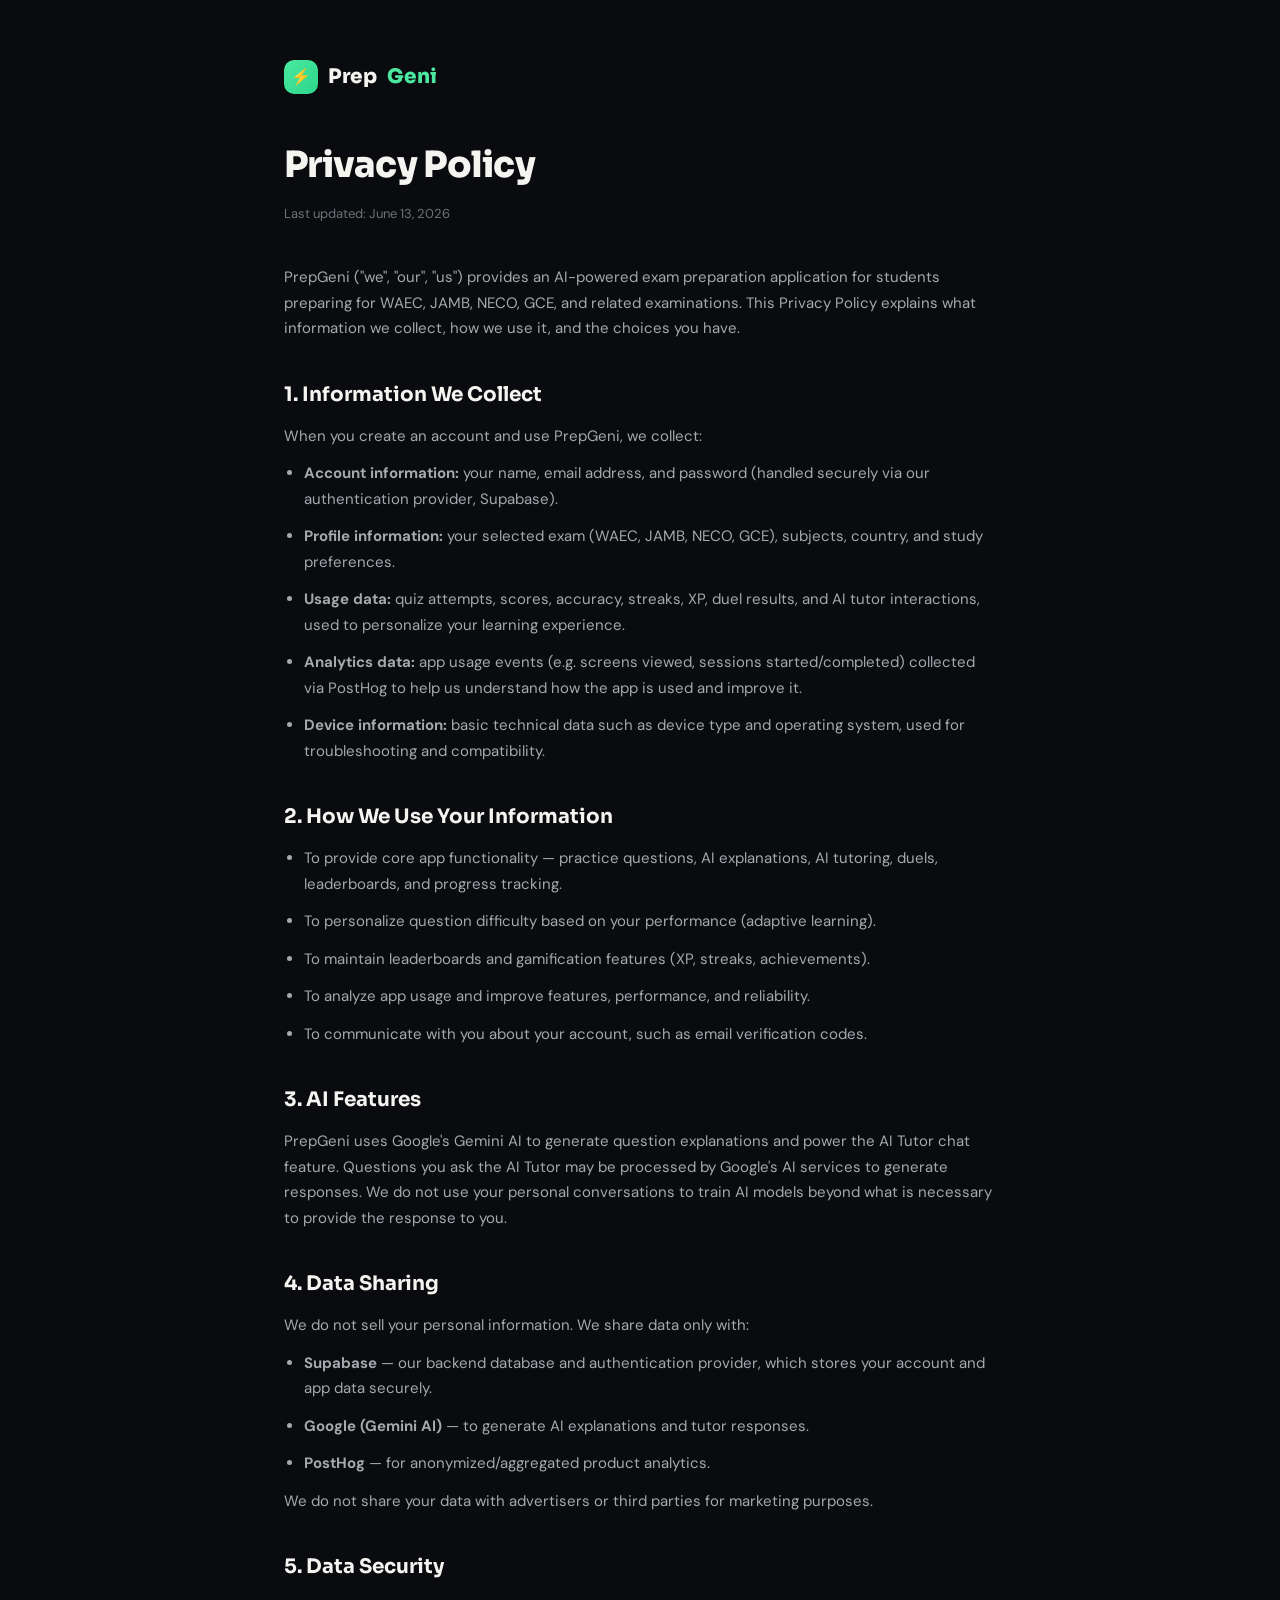
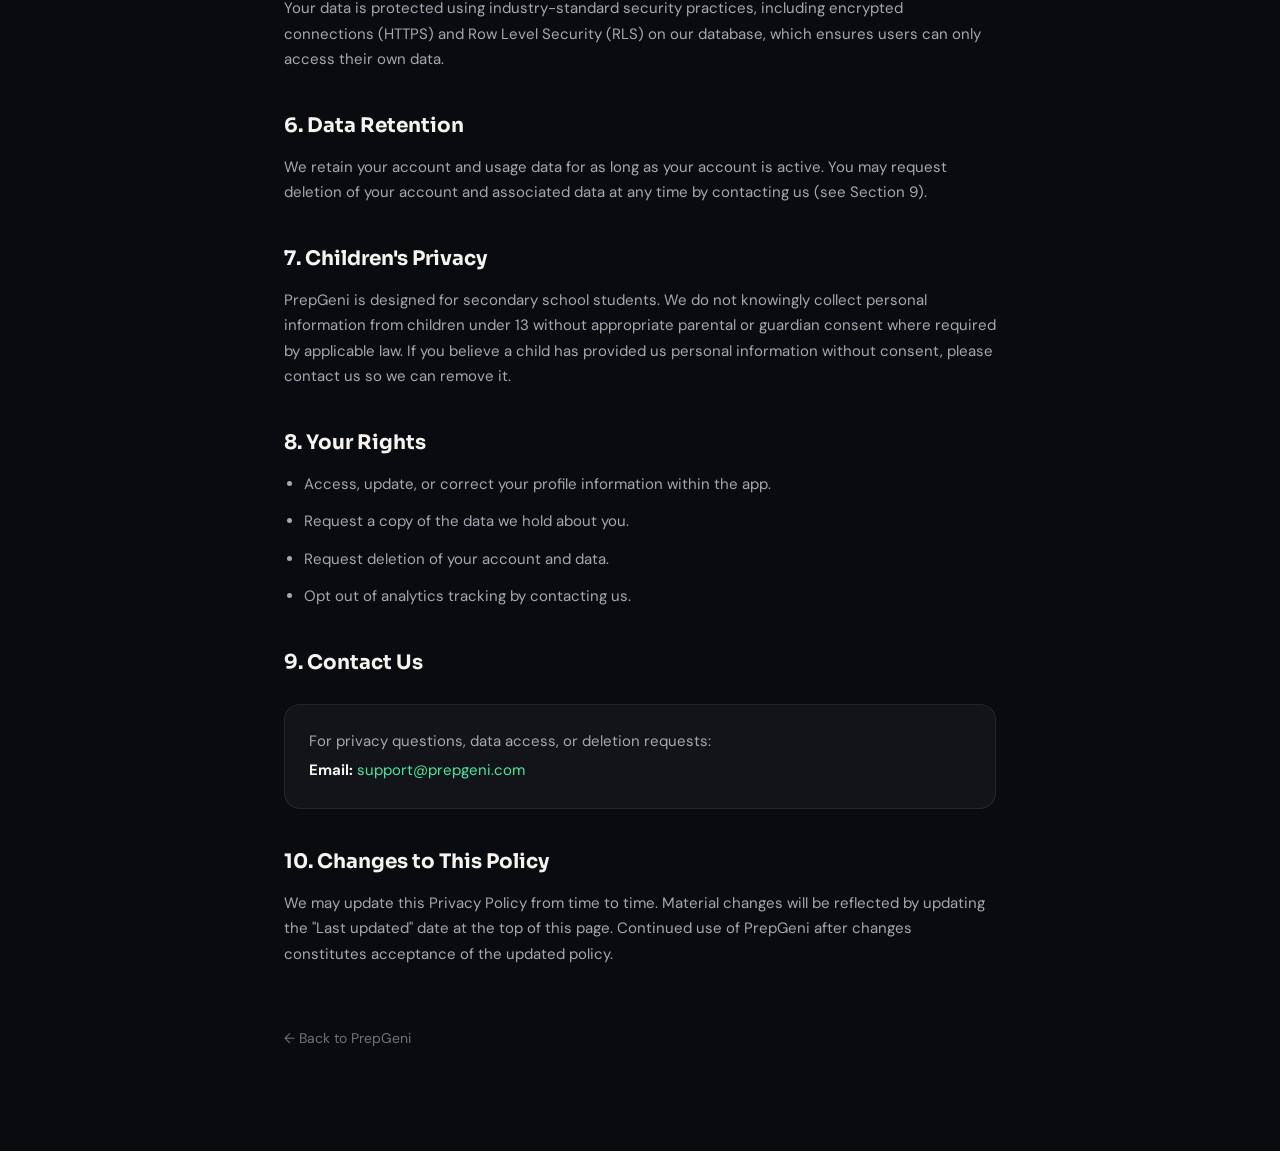
==== privacy/privacy.html @ 91b50881 "Add about, contact and privacy page" ====
<!DOCTYPE html>
<html lang="en">
<head>
<meta charset="UTF-8" />
<meta name="viewport" content="width=device-width, initial-scale=1.0" />
<title>Privacy Policy — PrepGeni</title>
<link rel="preconnect" href="https://fonts.googleapis.com">
<link rel="preconnect" href="https://fonts.gstatic.com" crossorigin>
<link href="https://fonts.googleapis.com/css2?family=Sora:wght@700;800&family=DM+Sans:wght@400;500;700&display=swap" rel="stylesheet">
<style>
  :root {
    --ink: #0A0B0F;
    --surface: #12141A;
    --border: rgba(245,244,240,0.08);
    --paper: #F5F4F0;
    --paper-muted: #A6A8AE;
    --paper-faint: #6E7178;
    --electric: #4AE8A0;
  }
  * { margin:0; padding:0; box-sizing:border-box; }
  body {
    font-family: 'DM Sans', sans-serif;
    background: var(--ink);
    color: var(--paper);
    line-height: 1.7;
  }
  .container { max-width: 760px; margin: 0 auto; padding: 60px 24px 100px; }
  .logo { display:flex; align-items:center; gap:10px; font-family:'Sora',sans-serif; font-weight:800; font-size:20px; margin-bottom:40px; }
  .logo-mark { width:34px; height:34px; border-radius:10px; background:linear-gradient(135deg,var(--electric),#2dd68a); display:flex; align-items:center; justify-content:center; font-size:16px; }
  .logo span.accent { color: var(--electric); }
  h1 { font-family:'Sora',sans-serif; font-weight:800; font-size:36px; margin-bottom:8px; letter-spacing:-0.02em; }
  .updated { color: var(--paper-faint); font-size:13px; margin-bottom:40px; }
  h2 { font-family:'Sora',sans-serif; font-weight:700; font-size:20px; margin: 36px 0 12px; }
  p, li { color: var(--paper-muted); font-size:15px; margin-bottom:12px; }
  ul { padding-left:20px; margin-bottom:12px; }
  a { color: var(--electric); text-decoration:none; }
  .card { background: var(--surface); border:1px solid var(--border); border-radius:16px; padding:24px; margin: 24px 0; }
  .back { display:inline-block; margin-top:48px; color: var(--paper-faint); font-size:14px; }
</style>
</head>
<body>
<div class="container">

  <div class="logo">
    <div class="logo-mark">⚡</div>
    Prep<span class="accent">Geni</span>
  </div>

  <h1>Privacy Policy</h1>
  <p class="updated">Last updated: June 13, 2026</p>

  <p>
    PrepGeni ("we", "our", "us") provides an AI-powered exam preparation
    application for students preparing for WAEC, JAMB, NECO, GCE, and
    related examinations. This Privacy Policy explains what information
    we collect, how we use it, and the choices you have.
  </p>

  <h2>1. Information We Collect</h2>
  <p>When you create an account and use PrepGeni, we collect:</p>
  <ul>
    <li><strong>Account information:</strong> your name, email address, and password (handled securely via our authentication provider, Supabase).</li>
    <li><strong>Profile information:</strong> your selected exam (WAEC, JAMB, NECO, GCE), subjects, country, and study preferences.</li>
    <li><strong>Usage data:</strong> quiz attempts, scores, accuracy, streaks, XP, duel results, and AI tutor interactions, used to personalize your learning experience.</li>
    <li><strong>Analytics data:</strong> app usage events (e.g. screens viewed, sessions started/completed) collected via PostHog to help us understand how the app is used and improve it.</li>
    <li><strong>Device information:</strong> basic technical data such as device type and operating system, used for troubleshooting and compatibility.</li>
  </ul>

  <h2>2. How We Use Your Information</h2>
  <ul>
    <li>To provide core app functionality — practice questions, AI explanations, AI tutoring, duels, leaderboards, and progress tracking.</li>
    <li>To personalize question difficulty based on your performance (adaptive learning).</li>
    <li>To maintain leaderboards and gamification features (XP, streaks, achievements).</li>
    <li>To analyze app usage and improve features, performance, and reliability.</li>
    <li>To communicate with you about your account, such as email verification codes.</li>
  </ul>

  <h2>3. AI Features</h2>
  <p>
    PrepGeni uses Google's Gemini AI to generate question explanations and
    power the AI Tutor chat feature. Questions you ask the AI Tutor may be
    processed by Google's AI services to generate responses. We do not use
    your personal conversations to train AI models beyond what is necessary
    to provide the response to you.
  </p>

  <h2>4. Data Sharing</h2>
  <p>We do not sell your personal information. We share data only with:</p>
  <ul>
    <li><strong>Supabase</strong> — our backend database and authentication provider, which stores your account and app data securely.</li>
    <li><strong>Google (Gemini AI)</strong> — to generate AI explanations and tutor responses.</li>
    <li><strong>PostHog</strong> — for anonymized/aggregated product analytics.</li>
  </ul>
  <p>We do not share your data with advertisers or third parties for marketing purposes.</p>

  <h2>5. Data Security</h2>
  <p>
    Your data is protected using industry-standard security practices,
    including encrypted connections (HTTPS) and Row Level Security (RLS)
    on our database, which ensures users can only access their own data.
  </p>

  <h2>6. Data Retention</h2>
  <p>
    We retain your account and usage data for as long as your account
    is active. You may request deletion of your account and associated
    data at any time by contacting us (see Section 9).
  </p>

  <h2>7. Children's Privacy</h2>
  <p>
    PrepGeni is designed for secondary school students. We do not knowingly
    collect personal information from children under 13 without appropriate
    parental or guardian consent where required by applicable law. If you
    believe a child has provided us personal information without consent,
    please contact us so we can remove it.
  </p>

  <h2>8. Your Rights</h2>
  <ul>
    <li>Access, update, or correct your profile information within the app.</li>
    <li>Request a copy of the data we hold about you.</li>
    <li>Request deletion of your account and data.</li>
    <li>Opt out of analytics tracking by contacting us.</li>
  </ul>

  <h2>9. Contact Us</h2>
  <div class="card">
    <p style="margin-bottom:4px;">For privacy questions, data access, or deletion requests:</p>
    <p style="margin-bottom:0;"><strong style="color:var(--paper)">Email:</strong> <a href="mailto:support@prepgeni.com">support@prepgeni.com</a></p>
  </div>

  <h2>10. Changes to This Policy</h2>
  <p>
    We may update this Privacy Policy from time to time. Material changes
    will be reflected by updating the "Last updated" date at the top of
    this page. Continued use of PrepGeni after changes constitutes
    acceptance of the updated policy.
  </p>

  <a href="/" class="back">← Back to PrepGeni</a>

</div>
</body>
</html>
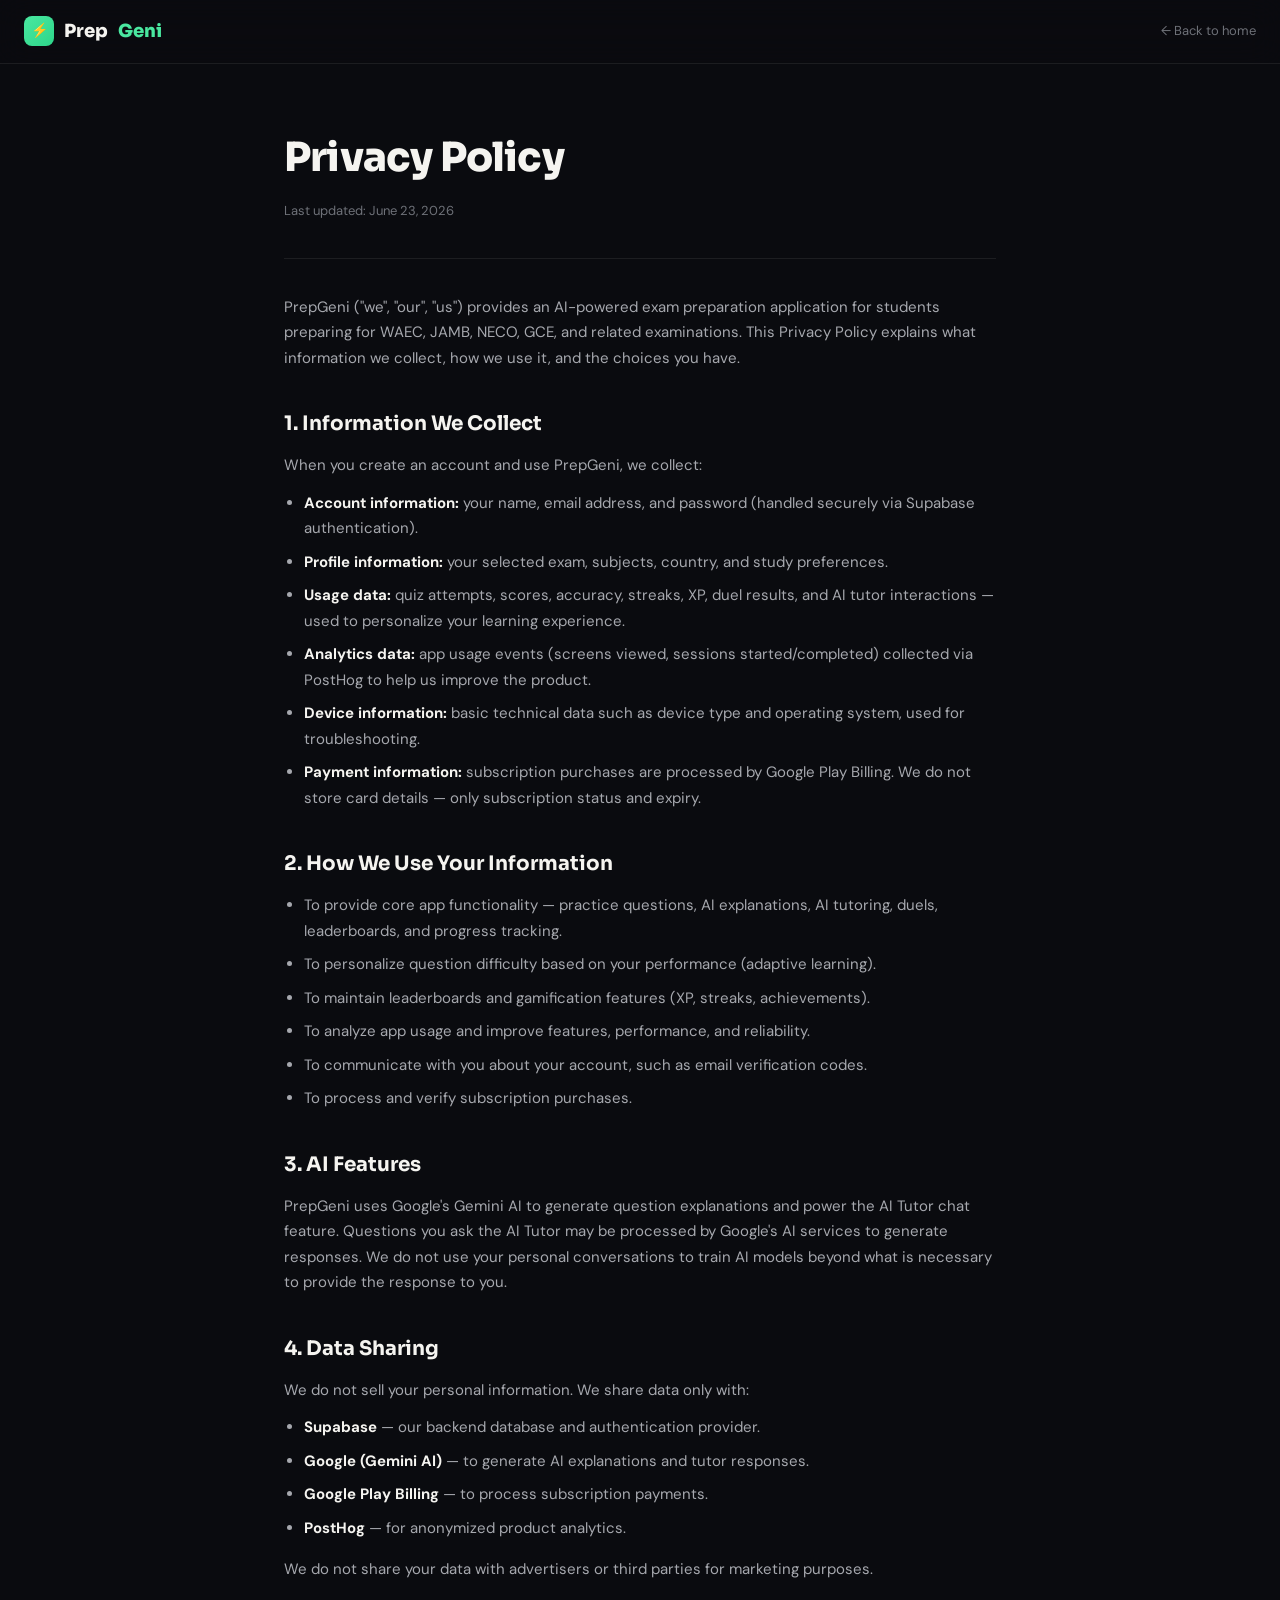
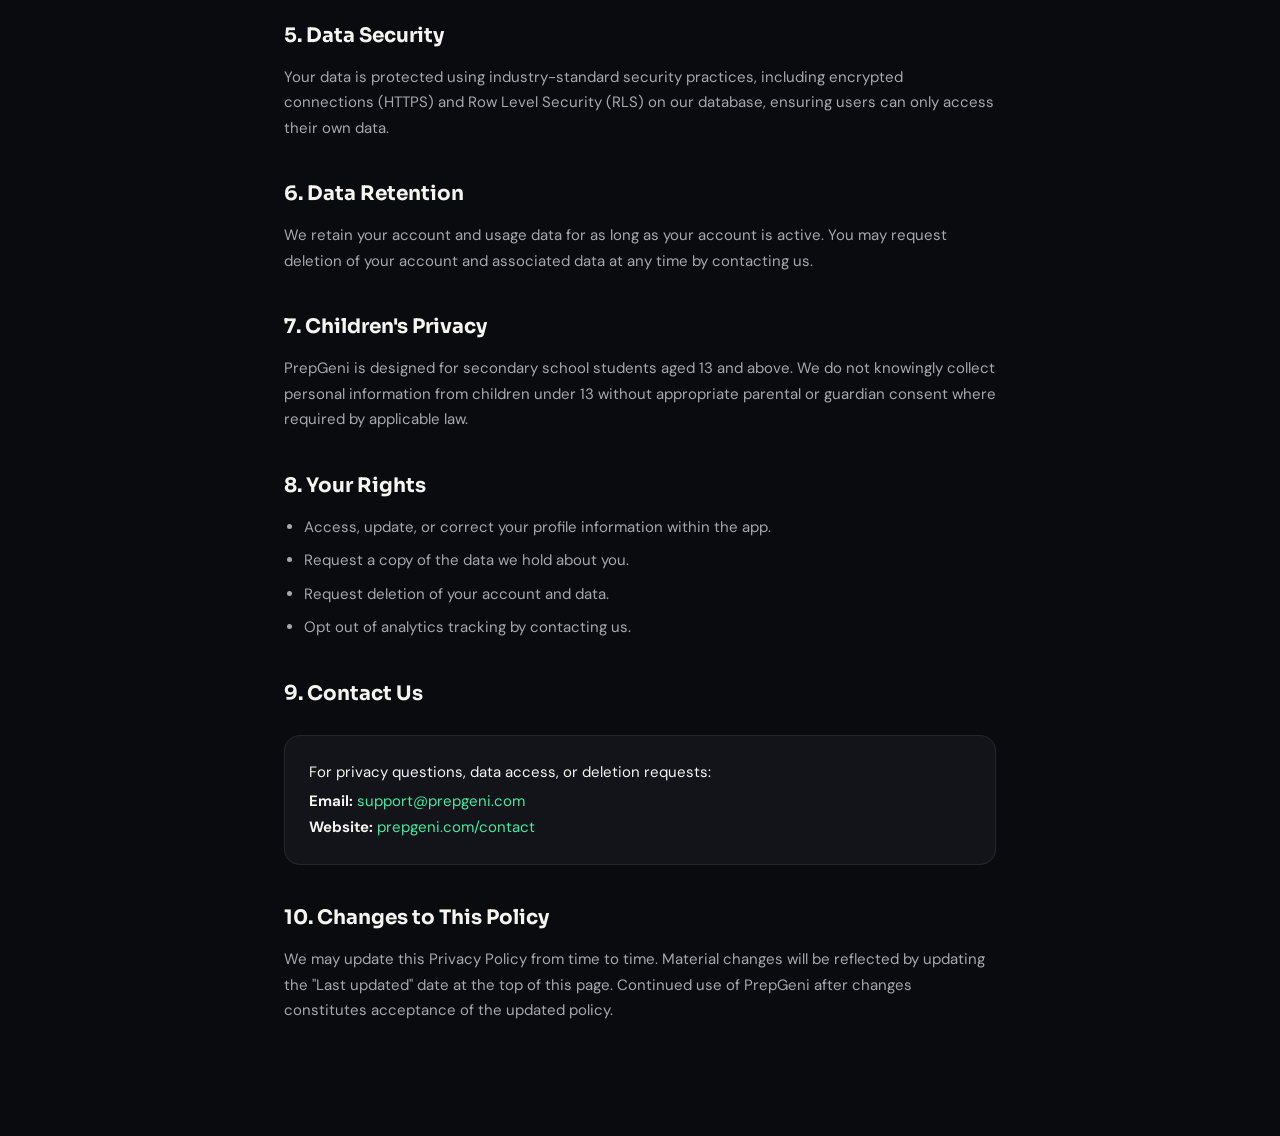
==== commit a86e3bae: "Add about, contact and privacy page2" ====
--- a/privacy/privacy.html
+++ b/privacy/privacy.html
@@ -9,45 +9,45 @@
 <link href="https://fonts.googleapis.com/css2?family=Sora:wght@700;800&family=DM+Sans:wght@400;500;700&display=swap" rel="stylesheet">
 <style>
   :root {
-    --ink: #0A0B0F;
-    --surface: #12141A;
-    --border: rgba(245,244,240,0.08);
-    --paper: #F5F4F0;
-    --paper-muted: #A6A8AE;
-    --paper-faint: #6E7178;
-    --electric: #4AE8A0;
+    --ink:#0A0B0F; --surface:#12141A; --border:rgba(245,244,240,0.08);
+    --paper:#F5F4F0; --paper-muted:#A6A8AE; --paper-faint:#6E7178;
+    --electric:#4AE8A0;
   }
   * { margin:0; padding:0; box-sizing:border-box; }
-  body {
-    font-family: 'DM Sans', sans-serif;
-    background: var(--ink);
-    color: var(--paper);
-    line-height: 1.7;
-  }
-  .container { max-width: 760px; margin: 0 auto; padding: 60px 24px 100px; }
-  .logo { display:flex; align-items:center; gap:10px; font-family:'Sora',sans-serif; font-weight:800; font-size:20px; margin-bottom:40px; }
-  .logo-mark { width:34px; height:34px; border-radius:10px; background:linear-gradient(135deg,var(--electric),#2dd68a); display:flex; align-items:center; justify-content:center; font-size:16px; }
-  .logo span.accent { color: var(--electric); }
-  h1 { font-family:'Sora',sans-serif; font-weight:800; font-size:36px; margin-bottom:8px; letter-spacing:-0.02em; }
-  .updated { color: var(--paper-faint); font-size:13px; margin-bottom:40px; }
-  h2 { font-family:'Sora',sans-serif; font-weight:700; font-size:20px; margin: 36px 0 12px; }
-  p, li { color: var(--paper-muted); font-size:15px; margin-bottom:12px; }
-  ul { padding-left:20px; margin-bottom:12px; }
-  a { color: var(--electric); text-decoration:none; }
-  .card { background: var(--surface); border:1px solid var(--border); border-radius:16px; padding:24px; margin: 24px 0; }
-  .back { display:inline-block; margin-top:48px; color: var(--paper-faint); font-size:14px; }
+  body { font-family:'DM Sans',sans-serif; background:var(--ink); color:var(--paper); line-height:1.7; }
+  nav { background:rgba(10,11,15,0.8); backdrop-filter:blur(16px); border-bottom:1px solid var(--border); padding:16px 24px; display:flex; align-items:center; justify-content:space-between; position:sticky; top:0; z-index:100; }
+  .logo { display:flex; align-items:center; gap:10px; font-family:'Sora',sans-serif; font-weight:800; font-size:18px; text-decoration:none; color:var(--paper); }
+  .logo-mark { width:30px; height:30px; border-radius:8px; background:linear-gradient(135deg,var(--electric),#2dd68a); display:flex; align-items:center; justify-content:center; font-size:14px; }
+  .logo span.accent { color:var(--electric); }
+  .nav-back { font-size:13px; color:var(--paper-faint); text-decoration:none; }
+  .nav-back:hover { color:var(--electric); }
+  .container { max-width:760px; margin:0 auto; padding:60px 24px 100px; }
+  h1 { font-family:'Sora',sans-serif; font-weight:800; font-size:40px; margin-bottom:8px; letter-spacing:-0.02em; }
+  .updated { color:var(--paper-faint); font-size:13px; margin-bottom:36px; padding-bottom:36px; border-bottom:1px solid var(--border); }
+  h2 { font-family:'Sora',sans-serif; font-weight:700; font-size:20px; margin:36px 0 12px; color:var(--paper); }
+  p, li { color:var(--paper-muted); font-size:15px; margin-bottom:12px; }
+  ul { padding-left:20px; margin-bottom:16px; }
+  li { margin-bottom:8px; }
+  strong { color:var(--paper); }
+  a { color:var(--electric); text-decoration:none; }
+  .card { background:var(--surface); border:1px solid var(--border); border-radius:16px; padding:24px; margin:24px 0; }
+  @media(max-width:600px) { h1 { font-size:30px; } }
 </style>
 </head>
 <body>
+
+<nav>
+  <a href="/" class="logo">
+    <div class="logo-mark">⚡</div>
+    Prep<span class="accent">Geni</span>
+  </a>
+  <a href="/" class="nav-back">← Back to home</a>
+</nav>
+
 <div class="container">
 
-  <div class="logo">
-    <div class="logo-mark">⚡</div>
-    Prep<span class="accent">Geni</span>
-  </div>
-
   <h1>Privacy Policy</h1>
-  <p class="updated">Last updated: June 13, 2026</p>
+  <p class="updated">Last updated: June 23, 2026</p>
 
   <p>
     PrepGeni ("we", "our", "us") provides an AI-powered exam preparation
@@ -59,11 +59,12 @@
   <h2>1. Information We Collect</h2>
   <p>When you create an account and use PrepGeni, we collect:</p>
   <ul>
-    <li><strong>Account information:</strong> your name, email address, and password (handled securely via our authentication provider, Supabase).</li>
-    <li><strong>Profile information:</strong> your selected exam (WAEC, JAMB, NECO, GCE), subjects, country, and study preferences.</li>
-    <li><strong>Usage data:</strong> quiz attempts, scores, accuracy, streaks, XP, duel results, and AI tutor interactions, used to personalize your learning experience.</li>
-    <li><strong>Analytics data:</strong> app usage events (e.g. screens viewed, sessions started/completed) collected via PostHog to help us understand how the app is used and improve it.</li>
-    <li><strong>Device information:</strong> basic technical data such as device type and operating system, used for troubleshooting and compatibility.</li>
+    <li><strong>Account information:</strong> your name, email address, and password (handled securely via Supabase authentication).</li>
+    <li><strong>Profile information:</strong> your selected exam, subjects, country, and study preferences.</li>
+    <li><strong>Usage data:</strong> quiz attempts, scores, accuracy, streaks, XP, duel results, and AI tutor interactions — used to personalize your learning experience.</li>
+    <li><strong>Analytics data:</strong> app usage events (screens viewed, sessions started/completed) collected via PostHog to help us improve the product.</li>
+    <li><strong>Device information:</strong> basic technical data such as device type and operating system, used for troubleshooting.</li>
+    <li><strong>Payment information:</strong> subscription purchases are processed by Google Play Billing. We do not store card details — only subscription status and expiry.</li>
   </ul>
 
   <h2>2. How We Use Your Information</h2>
@@ -73,6 +74,7 @@
     <li>To maintain leaderboards and gamification features (XP, streaks, achievements).</li>
     <li>To analyze app usage and improve features, performance, and reliability.</li>
     <li>To communicate with you about your account, such as email verification codes.</li>
+    <li>To process and verify subscription purchases.</li>
   </ul>
 
   <h2>3. AI Features</h2>
@@ -87,9 +89,10 @@
   <h2>4. Data Sharing</h2>
   <p>We do not sell your personal information. We share data only with:</p>
   <ul>
-    <li><strong>Supabase</strong> — our backend database and authentication provider, which stores your account and app data securely.</li>
+    <li><strong>Supabase</strong> — our backend database and authentication provider.</li>
     <li><strong>Google (Gemini AI)</strong> — to generate AI explanations and tutor responses.</li>
-    <li><strong>PostHog</strong> — for anonymized/aggregated product analytics.</li>
+    <li><strong>Google Play Billing</strong> — to process subscription payments.</li>
+    <li><strong>PostHog</strong> — for anonymized product analytics.</li>
   </ul>
   <p>We do not share your data with advertisers or third parties for marketing purposes.</p>
 
@@ -97,23 +100,22 @@
   <p>
     Your data is protected using industry-standard security practices,
     including encrypted connections (HTTPS) and Row Level Security (RLS)
-    on our database, which ensures users can only access their own data.
+    on our database, ensuring users can only access their own data.
   </p>
 
   <h2>6. Data Retention</h2>
   <p>
     We retain your account and usage data for as long as your account
     is active. You may request deletion of your account and associated
-    data at any time by contacting us (see Section 9).
+    data at any time by contacting us.
   </p>
 
   <h2>7. Children's Privacy</h2>
   <p>
-    PrepGeni is designed for secondary school students. We do not knowingly
-    collect personal information from children under 13 without appropriate
-    parental or guardian consent where required by applicable law. If you
-    believe a child has provided us personal information without consent,
-    please contact us so we can remove it.
+    PrepGeni is designed for secondary school students aged 13 and above.
+    We do not knowingly collect personal information from children under 13
+    without appropriate parental or guardian consent where required by
+    applicable law.
   </p>
 
   <h2>8. Your Rights</h2>
@@ -126,8 +128,9 @@
 
   <h2>9. Contact Us</h2>
   <div class="card">
-    <p style="margin-bottom:4px;">For privacy questions, data access, or deletion requests:</p>
-    <p style="margin-bottom:0;"><strong style="color:var(--paper)">Email:</strong> <a href="mailto:support@prepgeni.com">support@prepgeni.com</a></p>
+    <p style="margin-bottom:4px; color:var(--paper);">For privacy questions, data access, or deletion requests:</p>
+    <p style="margin-bottom:0;"><strong>Email:</strong> <a href="mailto:support@prepgeni.com">support@prepgeni.com</a></p>
+    <p style="margin-bottom:0;"><strong>Website:</strong> <a href="https://prepgeni.com/contact">prepgeni.com/contact</a></p>
   </div>
 
   <h2>10. Changes to This Policy</h2>
@@ -138,8 +141,6 @@
     acceptance of the updated policy.
   </p>
 
-  <a href="/" class="back">← Back to PrepGeni</a>
-
 </div>
 </body>
 </html>
